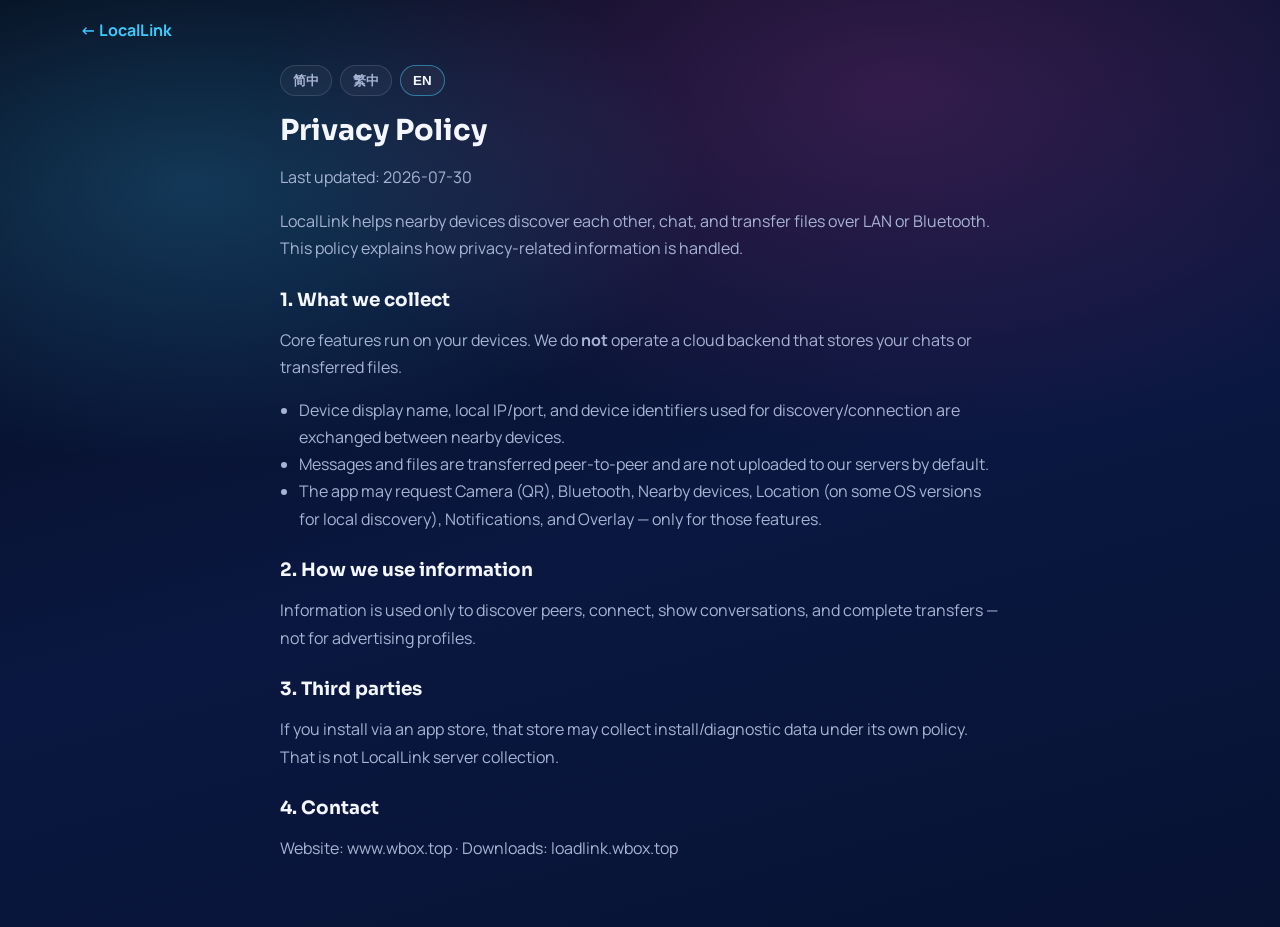
==== privacy.html @ c857679e "Add LocalLink multi-platform download site (zh-CN / zh-Hant / en)." ====
<!DOCTYPE html>
<html lang="zh-CN">
<head>
  <meta charset="UTF-8" />
  <meta name="viewport" content="width=device-width, initial-scale=1" />
  <title>Privacy · LocalLink</title>
  <link rel="icon" href="./assets/logo.png" />
  <link href="https://fonts.googleapis.com/css2?family=Manrope:wght@400;600;700&family=Noto+Sans+SC:wght@400;600;700&family=Noto+Sans+TC:wght@400;600;700&family=Sora:wght@600;700&display=swap" rel="stylesheet" />
  <link rel="stylesheet" href="./styles.css" />
  <style>
    .doc { max-width: 720px; margin: 0 auto; padding: 1.5rem 0 3rem; }
    .doc h1 { font-family: var(--font-display); font-size: 1.8rem; margin: 0 0 1rem; }
    .doc h2 { font-family: var(--font-display); font-size: 1.15rem; margin: 1.6rem 0 .6rem; }
    .doc p, .doc li { color: var(--muted); line-height: 1.7; }
    .doc ul { padding-left: 1.2rem; }
    .back { display:inline-block; margin: 1.2rem 0 0; color: var(--cyan); font-weight: 700; }
    .lang-inline { margin: 0 0 1rem; display:flex; gap:.5rem; flex-wrap:wrap; }
    .lang-inline button { appearance:none; border:1px solid var(--line); background:rgba(255,255,255,.04); color:var(--muted); border-radius:999px; padding:.35rem .75rem; cursor:pointer; font-weight:600; }
    .lang-inline button[aria-pressed="true"] { color:var(--ink); border-color: rgba(62,203,255,.5); }
    .pane { display:none; }
    .pane.active { display:block; }
  </style>
</head>
<body>
  <div class="wrap">
    <a class="back" href="./">← LocalLink</a>
    <div class="doc">
      <div class="lang-inline" role="group" aria-label="Language">
        <button type="button" data-pane="zh-CN" aria-pressed="true">简中</button>
        <button type="button" data-pane="zh-Hant" aria-pressed="false">繁中</button>
        <button type="button" data-pane="en" aria-pressed="false">EN</button>
      </div>

      <section class="pane active" id="zh-CN">
        <h1>隐私政策</h1>
        <p>更新日期：2026-07-30</p>
        <p>LocalLink（本地快连）是一款在同一局域网或蓝牙范围内进行设备发现、聊天与文件传输的应用。本政策说明我们如何处理与隐私相关的信息。</p>
        <h2>1. 我们收集什么</h2>
        <p>核心功能在设备本地完成。我们<strong>不会</strong>运营用于存储你聊天内容或传输文件的云端服务器。</p>
        <ul>
          <li>设备显示名称、本地 IP / 端口、设备标识（用于发现与连接）仅在附近设备间交换。</li>
          <li>聊天消息与文件通过设备间直连传输，默认不上传到我们的服务器。</li>
          <li>应用可能请求相机（扫码）、蓝牙、附近设备、定位（部分系统用于本地发现）、通知、悬浮窗等权限——仅用于对应功能。</li>
        </ul>
        <h2>2. 数据用途</h2>
        <p>上述信息仅用于本机发现、建立连接、展示会话与完成传输，不用于广告画像。</p>
        <h2>3. 第三方</h2>
        <p>若你通过应用商店下载，商店可能按其政策收集安装与诊断信息；那不属于 LocalLink 服务器收集。</p>
        <h2>4. 联系我们</h2>
        <p>官网：<a href="https://www.wbox.top">www.wbox.top</a> · 下载页：<a href="https://loadlink.wbox.top">loadlink.wbox.top</a></p>
      </section>

      <section class="pane" id="zh-Hant">
        <h1>隱私政策</h1>
        <p>更新日期：2026-07-30</p>
        <p>LocalLink（本地快連）是一款在同一區域網路或藍牙範圍內進行裝置發現、聊天與檔案傳輸的應用。本政策說明我們如何處理與隱私相關的資訊。</p>
        <h2>1. 我們收集什麼</h2>
        <p>核心功能在裝置本機完成。我們<strong>不會</strong>營運用於儲存你聊天內容或傳輸檔案的雲端伺服器。</p>
        <ul>
          <li>裝置顯示名稱、本機 IP / 連接埠、裝置識別（用於發現與連線）僅在附近裝置間交換。</li>
          <li>聊天訊息與檔案透過裝置間直連傳輸，預設不上傳到我們的伺服器。</li>
          <li>應用可能請求相機（掃碼）、藍牙、附近裝置、定位（部分系統用於本機發現）、通知、懸浮窗等權限——僅用於對應功能。</li>
        </ul>
        <h2>2. 資料用途</h2>
        <p>上述資訊僅用於本機發現、建立連線、展示會話與完成傳輸，不用於廣告畫像。</p>
        <h2>3. 第三方</h2>
        <p>若你透過應用商店下載，商店可能依其政策收集安裝與診斷資訊；那不屬於 LocalLink 伺服器收集。</p>
        <h2>4. 聯絡我們</h2>
        <p>官網：<a href="https://www.wbox.top">www.wbox.top</a> · 下載頁：<a href="https://loadlink.wbox.top">loadlink.wbox.top</a></p>
      </section>

      <section class="pane" id="en">
        <h1>Privacy Policy</h1>
        <p>Last updated: 2026-07-30</p>
        <p>LocalLink helps nearby devices discover each other, chat, and transfer files over LAN or Bluetooth. This policy explains how privacy-related information is handled.</p>
        <h2>1. What we collect</h2>
        <p>Core features run on your devices. We do <strong>not</strong> operate a cloud backend that stores your chats or transferred files.</p>
        <ul>
          <li>Device display name, local IP/port, and device identifiers used for discovery/connection are exchanged between nearby devices.</li>
          <li>Messages and files are transferred peer-to-peer and are not uploaded to our servers by default.</li>
          <li>The app may request Camera (QR), Bluetooth, Nearby devices, Location (on some OS versions for local discovery), Notifications, and Overlay — only for those features.</li>
        </ul>
        <h2>2. How we use information</h2>
        <p>Information is used only to discover peers, connect, show conversations, and complete transfers — not for advertising profiles.</p>
        <h2>3. Third parties</h2>
        <p>If you install via an app store, that store may collect install/diagnostic data under its own policy. That is not LocalLink server collection.</p>
        <h2>4. Contact</h2>
        <p>Website: <a href="https://www.wbox.top">www.wbox.top</a> · Downloads: <a href="https://loadlink.wbox.top">loadlink.wbox.top</a></p>
      </section>
    </div>
  </div>
  <script>
    const buttons = document.querySelectorAll(".lang-inline button");
    const panes = document.querySelectorAll(".pane");
    function show(id) {
      panes.forEach((p) => p.classList.toggle("active", p.id === id));
      buttons.forEach((b) => b.setAttribute("aria-pressed", b.dataset.pane === id ? "true" : "false"));
      document.documentElement.lang = id === "en" ? "en" : id === "zh-Hant" ? "zh-Hant" : "zh-CN";
    }
    buttons.forEach((b) => b.addEventListener("click", () => show(b.dataset.pane)));
    const nav = (navigator.language || "").toLowerCase();
    if (nav.includes("tw") || nav.includes("hk") || nav.includes("hant")) show("zh-Hant");
    else if (nav.startsWith("zh")) show("zh-CN");
    else if (nav.startsWith("en")) show("en");
  </script>
</body>
</html>
---- styles.css ----
:root {
  --bg0: #050b1c;
  --bg1: #0a1740;
  --ink: #f4f7ff;
  --muted: #a8b4d4;
  --cyan: #3ecbff;
  --magenta: #ff4fd8;
  --blue: #2f7bff;
  --green: #1ecf7a;
  --line: rgba(255, 255, 255, 0.12);
  --glass: rgba(12, 24, 56, 0.55);
  --font-display: "Sora", "Noto Sans SC", "Noto Sans TC", system-ui, sans-serif;
  --font-body: "Manrope", "Noto Sans SC", "Noto Sans TC", system-ui, sans-serif;
}

*,
*::before,
*::after {
  box-sizing: border-box;
}

html {
  scroll-behavior: smooth;
}

body {
  margin: 0;
  min-height: 100vh;
  color: var(--ink);
  font-family: var(--font-body);
  background:
    radial-gradient(ellipse 90% 70% at 70% 10%, rgba(255, 79, 216, 0.18), transparent 55%),
    radial-gradient(ellipse 80% 60% at 15% 20%, rgba(62, 203, 255, 0.22), transparent 50%),
    linear-gradient(165deg, var(--bg0), var(--bg1) 55%, #071233);
  overflow-x: hidden;
}

a {
  color: inherit;
  text-decoration: none;
}

img {
  max-width: 100%;
  display: block;
}

.wrap {
  width: min(1120px, calc(100% - 2rem));
  margin-inline: auto;
}

/* —— Top bar —— */
.top {
  position: relative;
  z-index: 5;
  display: flex;
  align-items: center;
  justify-content: space-between;
  padding: 1.1rem 0 0.4rem;
}

.brand {
  display: inline-flex;
  align-items: center;
  gap: 0.7rem;
  font-family: var(--font-display);
  font-weight: 700;
  letter-spacing: -0.02em;
  font-size: 1.05rem;
}

.brand img {
  width: 36px;
  height: 36px;
  border-radius: 10px;
}

.lang {
  display: inline-flex;
  gap: 0.25rem;
  padding: 0.25rem;
  border: 1px solid var(--line);
  border-radius: 999px;
  background: rgba(255, 255, 255, 0.04);
  backdrop-filter: blur(10px);
}

.lang button {
  appearance: none;
  border: 0;
  background: transparent;
  color: var(--muted);
  font: 600 0.78rem/1 var(--font-body);
  padding: 0.45rem 0.7rem;
  border-radius: 999px;
  cursor: pointer;
}

.lang button[aria-pressed="true"] {
  color: var(--ink);
  background: linear-gradient(120deg, rgba(62, 203, 255, 0.28), rgba(255, 79, 216, 0.22));
}

/* —— Hero —— */
.hero {
  position: relative;
  min-height: min(92vh, 820px);
  display: grid;
  align-items: center;
  padding: 1.5rem 0 3rem;
}

.hero::before {
  content: "";
  position: absolute;
  inset: 8% -8% auto auto;
  width: min(62vw, 720px);
  aspect-ratio: 1;
  border-radius: 50%;
  background:
    radial-gradient(circle at 40% 40%, rgba(62, 203, 255, 0.25), transparent 55%),
    radial-gradient(circle at 70% 60%, rgba(255, 79, 216, 0.2), transparent 50%);
  filter: blur(8px);
  pointer-events: none;
  animation: drift 14s ease-in-out infinite alternate;
}

@keyframes drift {
  from { transform: translate3d(0, 0, 0) scale(1); }
  to { transform: translate3d(-3%, 4%, 0) scale(1.06); }
}

.hero-grid {
  position: relative;
  z-index: 1;
  display: grid;
  grid-template-columns: 1.05fr 0.95fr;
  gap: 2.5rem;
  align-items: center;
}

.eyebrow {
  display: inline-flex;
  align-items: center;
  gap: 0.5rem;
  color: var(--cyan);
  font-size: 0.82rem;
  font-weight: 700;
  letter-spacing: 0.08em;
  text-transform: uppercase;
  margin-bottom: 1rem;
}

.eyebrow::before {
  content: "";
  width: 1.5rem;
  height: 2px;
  background: linear-gradient(90deg, var(--cyan), var(--magenta));
}

.hero h1 {
  margin: 0;
  font-family: var(--font-display);
  font-weight: 700;
  font-size: clamp(2.4rem, 5.2vw, 4.2rem);
  line-height: 1.05;
  letter-spacing: -0.04em;
}

.hero h1 span {
  background: linear-gradient(110deg, #fff 20%, var(--cyan) 55%, var(--magenta));
  -webkit-background-clip: text;
  background-clip: text;
  color: transparent;
}

.lead {
  margin: 1.1rem 0 0;
  max-width: 34rem;
  color: var(--muted);
  font-size: clamp(1rem, 1.5vw, 1.15rem);
  line-height: 1.65;
}

.cta-row {
  display: flex;
  flex-wrap: wrap;
  gap: 0.75rem;
  margin-top: 1.75rem;
}

.btn {
  display: inline-flex;
  align-items: center;
  justify-content: center;
  gap: 0.55rem;
  min-height: 3rem;
  padding: 0.75rem 1.2rem;
  border-radius: 999px;
  border: 1px solid transparent;
  font-weight: 700;
  font-size: 0.95rem;
  transition: transform 0.2s ease, box-shadow 0.2s ease, background 0.2s ease;
}

.btn:hover {
  transform: translateY(-2px);
}

.btn-primary {
  color: #041022;
  background: linear-gradient(120deg, var(--cyan), #8ad7ff 40%, #ff9ae8);
  box-shadow: 0 10px 30px rgba(62, 203, 255, 0.25);
}

.btn-ghost {
  color: var(--ink);
  border-color: var(--line);
  background: rgba(255, 255, 255, 0.04);
}

.hero-visual {
  position: relative;
  justify-self: end;
  width: min(100%, 460px);
}

.hero-visual .orb {
  position: absolute;
  inset: 12%;
  border-radius: 50%;
  background: radial-gradient(circle, rgba(62, 203, 255, 0.35), transparent 65%);
  filter: blur(18px);
  animation: pulse 4.5s ease-in-out infinite;
}

@keyframes pulse {
  0%, 100% { opacity: 0.55; transform: scale(0.96); }
  50% { opacity: 1; transform: scale(1.05); }
}

.hero-visual img.logo {
  position: relative;
  width: 100%;
  filter: drop-shadow(0 20px 50px rgba(0, 0, 0, 0.45));
  animation: floaty 6s ease-in-out infinite;
}

@keyframes floaty {
  0%, 100% { transform: translateY(0); }
  50% { transform: translateY(-10px); }
}

/* —— Platforms —— */
.section {
  padding: 1rem 0 4.5rem;
}

.section-head {
  margin-bottom: 1.4rem;
}

.section-head h2 {
  margin: 0;
  font-family: var(--font-display);
  font-size: clamp(1.5rem, 3vw, 2rem);
  letter-spacing: -0.03em;
}

.section-head p {
  margin: 0.55rem 0 0;
  color: var(--muted);
  max-width: 40rem;
  line-height: 1.6;
}

.platforms {
  display: grid;
  grid-template-columns: repeat(4, 1fr);
  gap: 0.9rem;
}

.platform {
  display: flex;
  flex-direction: column;
  gap: 0.85rem;
  padding: 1.15rem 1.1rem 1.2rem;
  border: 1px solid var(--line);
  border-radius: 1.15rem;
  background: linear-gradient(180deg, rgba(255, 255, 255, 0.06), rgba(255, 255, 255, 0.02));
  backdrop-filter: blur(12px);
  min-height: 100%;
  transition: border-color 0.2s ease, transform 0.2s ease;
}

.platform:hover {
  border-color: rgba(62, 203, 255, 0.45);
  transform: translateY(-3px);
}

.platform-icon {
  width: 2.5rem;
  height: 2.5rem;
  display: grid;
  place-items: center;
  border-radius: 0.8rem;
  background: rgba(62, 203, 255, 0.12);
  color: var(--cyan);
}

.platform h3 {
  margin: 0;
  font-size: 1.05rem;
  font-family: var(--font-display);
}

.platform .desc {
  margin: 0;
  color: var(--muted);
  font-size: 0.88rem;
  line-height: 1.5;
  flex: 1;
}

.platform .actions {
  display: flex;
  flex-direction: column;
  gap: 0.45rem;
}

.platform .actions a,
.platform .actions span.soon {
  display: inline-flex;
  align-items: center;
  justify-content: center;
  min-height: 2.4rem;
  border-radius: 0.75rem;
  font-size: 0.86rem;
  font-weight: 700;
}

.platform .actions a.store {
  background: linear-gradient(120deg, rgba(62, 203, 255, 0.9), rgba(47, 123, 255, 0.95));
  color: #041022;
}

.platform .actions a.direct {
  border: 1px solid var(--line);
  background: rgba(255, 255, 255, 0.04);
}

.platform .actions span.soon {
  border: 1px dashed rgba(255, 255, 255, 0.18);
  color: var(--muted);
  font-weight: 600;
}

/* —— Features strip —— */
.features {
  display: grid;
  grid-template-columns: repeat(3, 1fr);
  gap: 1rem;
  margin-top: 2.2rem;
  padding-top: 2rem;
  border-top: 1px solid var(--line);
}

.feature h3 {
  margin: 0 0 0.4rem;
  font-size: 1rem;
  font-family: var(--font-display);
}

.feature p {
  margin: 0;
  color: var(--muted);
  font-size: 0.9rem;
  line-height: 1.55;
}

/* —— Footer —— */
.footer {
  border-top: 1px solid var(--line);
  padding: 1.4rem 0 2rem;
  color: var(--muted);
  font-size: 0.85rem;
  display: flex;
  flex-wrap: wrap;
  gap: 0.75rem 1.25rem;
  justify-content: space-between;
  align-items: center;
}

.footer a:hover {
  color: var(--cyan);
}

@media (max-width: 960px) {
  .hero-grid {
    grid-template-columns: 1fr;
    gap: 1.5rem;
  }

  .hero-visual {
    justify-self: center;
    width: min(72%, 320px);
    order: -1;
  }

  .platforms {
    grid-template-columns: repeat(2, 1fr);
  }

  .features {
    grid-template-columns: 1fr;
  }
}

@media (max-width: 560px) {
  .platforms {
    grid-template-columns: 1fr;
  }

  .hero {
    min-height: auto;
    padding-top: 0.5rem;
  }
}

@media (prefers-reduced-motion: reduce) {
  *,
  *::before,
  *::after {
    animation: none !important;
    transition: none !important;
  }
}
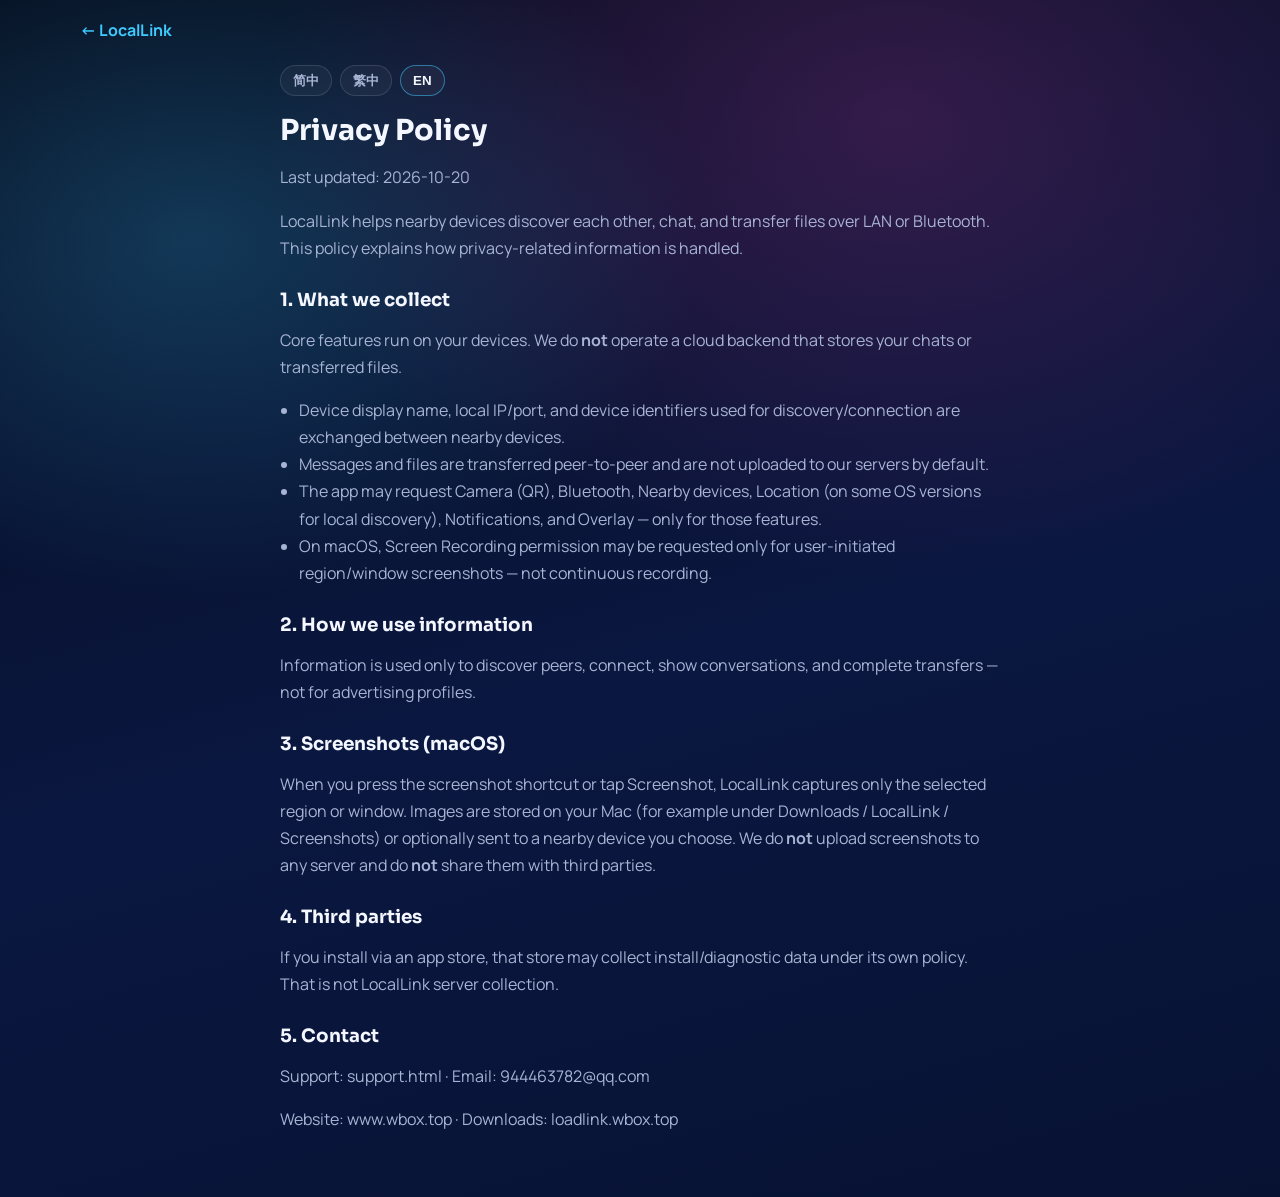
==== commit 357f3c95: "Add support page and update privacy for App Store review. Co-authored-by: Cursor <cursoragent@cursor" ====
--- a/privacy.html
+++ b/privacy.html
@@ -33,7 +33,7 @@
 
       <section class="pane active" id="zh-CN">
         <h1>隐私政策</h1>
-        <p>更新日期：2026-07-30</p>
+        <p>更新日期：2026-10-20</p>
         <p>LocalLink（本地快连）是一款在同一局域网或蓝牙范围内进行设备发现、聊天与文件传输的应用。本政策说明我们如何处理与隐私相关的信息。</p>
         <h2>1. 我们收集什么</h2>
         <p>核心功能在设备本地完成。我们<strong>不会</strong>运营用于存储你聊天内容或传输文件的云端服务器。</p>
@@ -41,18 +41,22 @@
           <li>设备显示名称、本地 IP / 端口、设备标识（用于发现与连接）仅在附近设备间交换。</li>
           <li>聊天消息与文件通过设备间直连传输，默认不上传到我们的服务器。</li>
           <li>应用可能请求相机（扫码）、蓝牙、附近设备、定位（部分系统用于本地发现）、通知、悬浮窗等权限——仅用于对应功能。</li>
+          <li>macOS 可能请求「屏幕录制」权限：仅用于你主动发起的区域/窗口截图，不会持续录制屏幕。</li>
         </ul>
         <h2>2. 数据用途</h2>
         <p>上述信息仅用于本机发现、建立连接、展示会话与完成传输，不用于广告画像。</p>
-        <h2>3. 第三方</h2>
+        <h2>3. 屏幕截图（macOS）</h2>
+        <p>截图功能仅在你按下快捷键或点击截图时捕获当前屏幕的选定区域或窗口图像。截图保存在本机（例如「下载 / LocalLink / Screenshots」），或由你选择是否发送给附近设备。我们<strong>不会</strong>将截图上传到服务器，也<strong>不会</strong>与第三方共享。</p>
+        <h2>4. 第三方</h2>
         <p>若你通过应用商店下载，商店可能按其政策收集安装与诊断信息；那不属于 LocalLink 服务器收集。</p>
-        <h2>4. 联系我们</h2>
+        <h2>5. 联系我们</h2>
+        <p>支持：<a href="./support.html">support.html</a> · 邮箱：<a href="mailto:944463782@qq.com">944463782@qq.com</a></p>
         <p>官网：<a href="https://www.wbox.top">www.wbox.top</a> · 下载页：<a href="https://loadlink.wbox.top">loadlink.wbox.top</a></p>
       </section>
 
       <section class="pane" id="zh-Hant">
         <h1>隱私政策</h1>
-        <p>更新日期：2026-07-30</p>
+        <p>更新日期：2026-10-20</p>
         <p>LocalLink（本地快連）是一款在同一區域網路或藍牙範圍內進行裝置發現、聊天與檔案傳輸的應用。本政策說明我們如何處理與隱私相關的資訊。</p>
         <h2>1. 我們收集什麼</h2>
         <p>核心功能在裝置本機完成。我們<strong>不會</strong>營運用於儲存你聊天內容或傳輸檔案的雲端伺服器。</p>
@@ -60,18 +64,22 @@
           <li>裝置顯示名稱、本機 IP / 連接埠、裝置識別（用於發現與連線）僅在附近裝置間交換。</li>
           <li>聊天訊息與檔案透過裝置間直連傳輸，預設不上傳到我們的伺服器。</li>
           <li>應用可能請求相機（掃碼）、藍牙、附近裝置、定位（部分系統用於本機發現）、通知、懸浮窗等權限——僅用於對應功能。</li>
+          <li>macOS 可能請求「螢幕錄製」權限：僅用於你主動發起的區域/視窗截圖，不會持續錄製螢幕。</li>
         </ul>
         <h2>2. 資料用途</h2>
         <p>上述資訊僅用於本機發現、建立連線、展示會話與完成傳輸，不用於廣告畫像。</p>
-        <h2>3. 第三方</h2>
+        <h2>3. 螢幕截圖（macOS）</h2>
+        <p>截圖功能僅在你按下快捷鍵或點擊截圖時擷取選定區域或視窗影像。截圖保存在本機（例如「下載 / LocalLink / Screenshots」），或由你選擇是否傳送給附近裝置。我們<strong>不會</strong>將截圖上傳到伺服器，也<strong>不會</strong>與第三方分享。</p>
+        <h2>4. 第三方</h2>
         <p>若你透過應用商店下載，商店可能依其政策收集安裝與診斷資訊；那不屬於 LocalLink 伺服器收集。</p>
-        <h2>4. 聯絡我們</h2>
+        <h2>5. 聯絡我們</h2>
+        <p>支援：<a href="./support.html">support.html</a> · 電子郵件：<a href="mailto:944463782@qq.com">944463782@qq.com</a></p>
         <p>官網：<a href="https://www.wbox.top">www.wbox.top</a> · 下載頁：<a href="https://loadlink.wbox.top">loadlink.wbox.top</a></p>
       </section>
 
       <section class="pane" id="en">
         <h1>Privacy Policy</h1>
-        <p>Last updated: 2026-07-30</p>
+        <p>Last updated: 2026-10-20</p>
         <p>LocalLink helps nearby devices discover each other, chat, and transfer files over LAN or Bluetooth. This policy explains how privacy-related information is handled.</p>
         <h2>1. What we collect</h2>
         <p>Core features run on your devices. We do <strong>not</strong> operate a cloud backend that stores your chats or transferred files.</p>
@@ -79,12 +87,16 @@
           <li>Device display name, local IP/port, and device identifiers used for discovery/connection are exchanged between nearby devices.</li>
           <li>Messages and files are transferred peer-to-peer and are not uploaded to our servers by default.</li>
           <li>The app may request Camera (QR), Bluetooth, Nearby devices, Location (on some OS versions for local discovery), Notifications, and Overlay — only for those features.</li>
+          <li>On macOS, Screen Recording permission may be requested only for user-initiated region/window screenshots — not continuous recording.</li>
         </ul>
         <h2>2. How we use information</h2>
         <p>Information is used only to discover peers, connect, show conversations, and complete transfers — not for advertising profiles.</p>
-        <h2>3. Third parties</h2>
+        <h2>3. Screenshots (macOS)</h2>
+        <p>When you press the screenshot shortcut or tap Screenshot, LocalLink captures only the selected region or window. Images are stored on your Mac (for example under Downloads / LocalLink / Screenshots) or optionally sent to a nearby device you choose. We do <strong>not</strong> upload screenshots to any server and do <strong>not</strong> share them with third parties.</p>
+        <h2>4. Third parties</h2>
         <p>If you install via an app store, that store may collect install/diagnostic data under its own policy. That is not LocalLink server collection.</p>
-        <h2>4. Contact</h2>
+        <h2>5. Contact</h2>
+        <p>Support: <a href="./support.html">support.html</a> · Email: <a href="mailto:944463782@qq.com">944463782@qq.com</a></p>
         <p>Website: <a href="https://www.wbox.top">www.wbox.top</a> · Downloads: <a href="https://loadlink.wbox.top">loadlink.wbox.top</a></p>
       </section>
     </div>
